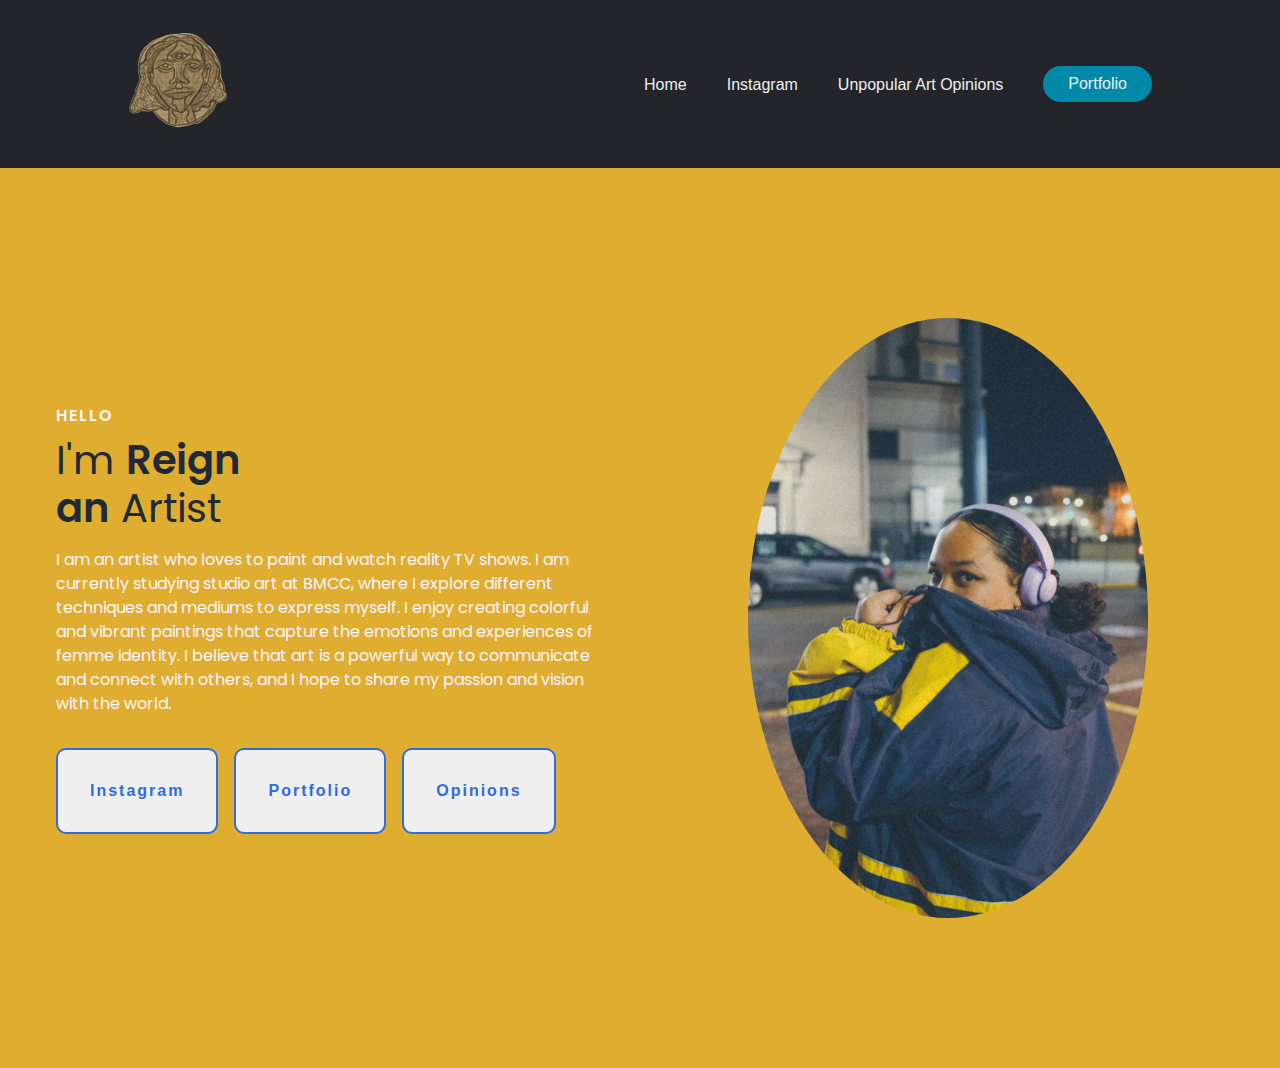
==== index.html @ 11d27157 "Initial commit" ====
<!DOCTYPE html>
<html lang="en">

<head>
  <meta charset="UTF-8">
  <meta http-equiv="X-UA-Compatible" content="IE=edge">
  <meta name="viewport" content="width=device-width, initial-scale=1.0">
  <title>JIBARABINCH</title>
  <link href="style.css" rel="stylesheet" type="text/css" />
  <link rel="icon" type="image/png" href="images/Profile Medallion (favicon).png">
</head>

<body class="home-background">

  <!-- Navbar -->
  <header>
    <a class="logo" href="/"><img src="images/Profile Medallion (Heading Icon).png" alt="JIBARABINCH"></a>
    <nav>
      <ul class="nav__links">
        <li><a href="index.html">Home</a></li>
        <li><a href="instagram.html">Instagram</a></li>
        <li><a href="uao.html">Unpopular Art Opinions</a></li>
      </ul>
    </nav>
    <a class="cta" href="portfolio.html">Portfolio</a>
    <p class="menu cta">Menu</p>
  </header>
  <div id="mobile__menu" class="overlay">
    <a class="close">&times;</a>
    <div class="overlay__content">
      <a href="index.html">Home</a>
      <a href="instagram.html">Instagram</a>
      <a href="uao.html">Unpopular Art Opinions</a>
      <a href="portfolio.html">Portfolio</a>
    </div>
    </div>
  </div>
  <!-- End Navbar -->

  <!-- Main page section -->
  <section class="section">
    <div class="section__container">
      <div class="content">
        <p class="subtitle">HELLO</p>
        <h1 class="title">
          I'm <span>Reign<br />an</span> Artist
        </h1>
        <p class="description">
          I am an artist who loves to paint and watch reality TV shows. I am currently studying studio art at BMCC,
          where I explore different techniques and mediums to express myself. I enjoy creating colorful and vibrant
          paintings that capture the emotions and experiences of femme identity. I believe that art is a powerful way to
          communicate and connect with others, and I hope to share my passion and vision with the world.
        </p>
        <div class="action__btns">
          <a href="instagram.html" class="instagram"><button>Instagram</button></a>
          <a href="portfolio.html" class="portfolio"><button>Portfolio</button></a>
          <a href="uao.html" class="uao"><button>Opinions</button></a>
        </div>
      </div>
      <div class="image">
        <img src="images/reign nj by space_between26.jpeg" alt="profile" />
      </div>
    </div>
  </section>
  <!-- End Main page section -->

  <script type="text/javascript" src="reign.js"></script>
</body>

</html>
---- style.css ----
@import url("https://fonts.googleapis.com/css2?family=Poppins:wght@400;600;700&display=swap");

:root {
  --primary-color: #306BDF;
  --primary-color-dark: #1F4A9F;
  --secondary-color: #ca8a04;
  --text-dark: #1f2937;
  --text-light: #6b7280;
  --extra-light: #faf5ff;
  --max-width: 1200px;
}

* {
  padding: 0;
  margin: 0;
  box-sizing: border-box;
}

a {
  text-decoration: none;
}

body {
  font-family: "Poppins", sans-serif;
}

/* Nav */

header {
  display: flex;
  justify-content: flex-end;
  align-items: center;
  padding: 30px 10%;
  background-color: #24252a;
}

.logo {
  margin-right: auto;
}

.nav__links {
  list-style: none;
  display: flex;
}

.nav__links a,
.cta,
.overlay__content a {
  font-family: "Montserrat", sans-serif;
  font-weight: 500;
  color: #edf0f1;
  text-decoration: none;
}

.nav__links li {
  padding: 0px 20px;
}

.nav__links li a {
  transition: all 0.3s ease 0s;
}

.nav__links li a:hover {
  color: #0088a9;
}

.cta {
  margin-left: 20px;
  padding: 9px 25px;
  background-color: rgba(0, 136, 169, 1);
  border: none;
  border-radius: 50px;
  cursor: pointer;
  transition: all 0.3s ease 0s;
}

.cta:hover {
  background-color: rgba(0, 136, 169, 0.8);
}

/* Mobile Nav */

.menu {
  display: none;
}

.overlay {
  height: 100%;
  width: 0;
  position: fixed;
  z-index: 1;
  left: 0;
  top: 0;
  background-color: #24252a;
  overflow-x: hidden;
  transition: all 0.5s ease 0s;
}

.overlay--active {
  width: 100%;
}

.overlay__content {
  display: flex;
  height: 100%;
  flex-direction: column;
  align-items: center;
  justify-content: center;
}

.overlay a {
  padding: 15px;
  font-size: 36px;
  display: block;
  transition: all 0.3s ease 0s;
}

.overlay a:hover,
.overlay a:focus {
  color: #0088a9;
}

.overlay .close {
  position: absolute;
  top: 20px;
  right: 45px;
  font-size: 60px;
  color: #edf0f1;
  cursor: pointer;
}

@media screen and (max-height: 450px) {
  .overlay a {
    font-size: 20px;
  }

  .overlay .close {
    font-size: 40px;
    top: 15px;
    right: 35px;
  }
}

@media only screen and (max-width: 800px) {

  .nav__links,
  .cta {
    display: none;
  }

  .menu {
    display: initial;
  }

  .overlay__content {
    text-align: center;
  }
}

/* Homepage section */

.home-background {
  background-color: #DFAD30;
}

.section__container {
  min-height: 100vh;
  max-width: var(--max-width);
  margin: auto;
  padding: 1rem;
  display: grid;
  grid-template-columns: repeat(2, 1fr);
  gap: 4rem;
}

.content {
  display: flex;
  flex-direction: column;
  justify-content: center;
}

.subtitle {
  letter-spacing: 2px;
  color: var(--extra-light);
  font-weight: 600;
  margin-bottom: 0.5rem;
}

.title {
  font-size: 2.5rem;
  font-weight: 400;
  line-height: 3rem;
  color: var(--text-dark);
  margin-bottom: 1rem;
}

.title span {
  font-weight: 600;
}

.description {
  line-height: 1.5rem;
  color: var(--extra-light);
  margin-bottom: 2rem;
}

.action__btns {
  display: flex;
  gap: 1rem;
}

.action__btns button {
  font-size: 1rem;
  font-weight: 600;
  letter-spacing: 2px;
  padding: 2rem 2rem;
  outline: none;
  border: 2px solid var(--primary-color);
  border-radius: 10px;
  transition: 0.3s;
  cursor: pointer;
  color: var(--primary-color);
}

.action__btns button:hover {
  background-color: var(--primary-color-dark);
  color: #ffffff;
}

@media (max-width: 573px) {
  .action__btns {
    flex-direction: column;
  }

}

.image {
  display: grid;
  place-items: center;
}

.image img {
  width: min(25rem, 90%);
  border-radius: 100%;
}

@media (width < 750px) {
  nav .checkbox {
    display: block;
  }

  .section__container {
    padding: 10rem 1rem 5rem 1rem;
    text-align: center;
    grid-template-columns: repeat(1, 1fr);
  }

  .image {
    grid-area: 1/1/2/2;
  }

  .action__btns {
    margin: auto;
  }
}

/* Socials Page */
.sk-instagram-feed {
  padding: 2rem 0rem 0rem 0rem;
}

.sk-instagram-body {
  background-color: #CB7C48;
}

/* Portfolio */

.portfolio-body {
  background-color: #932f2f;
}

.gallery-container {
  width: 70%;
  margin: 2rem auto;
}

.gallery {
  display: flex;
  flex-wrap: wrap;
  justify-content: space-between;
  gap: 1.5rem;
}

.gallery__img {
  width: 100%;
  height: auto;
  object-fit: cover;
}

/* Two images per row */
@media (min-width: 481px) {
  .gallery__item {
    flex-basis: calc(50% - 1.5rem);
  }
}

/* Stack images in one column on smaller screens */
@media (max-width: 480px) {
  .gallery__item {
    flex-basis: 100%;
  }
}



/* Statuses */
.uao__body {
  background-color: #1fad64;
}

.statuses {
  position: relative;
  max-width: 1200px;
  margin: auto;
  padding-top: 5rem;
}

.statuses__container {
  padding: 10px 50px;
  position: relative;
  width: 50%;
}

.statuses__textbox {
  padding: 20px 30px;
  background: #fff;
  position: relative;
  border-radius: 6px;
  font-size: 15px;
}

.status_left {
  left: 0;
}

.status_right {
  left: 50%;
}

.statuses__container img {
  position: absolute;
  width: 40px;
  border-radius: 50px;
  right: -20px;
  top: 50px;
  z-index: 0;
}

.status_right img {
  left: -20px;
}

.statuses::after {
  content: '';
  position: absolute;
  width: 6px;
  height: 100%;
  background: #fff;
  top: 0;
  left: 50%;
  margin-left: -3px;
  z-index: -1;
}

.left-status-arrow {
  height: 0;
  width: 0;
  position: absolute;
  top: 28px;
  z-index: 0;
  border-top: 15px solid transparent;
  border-bottom: 15px solid transparent;
  border-left: 15px solid #fff;
  right: -15px;
}

.right-status-arrow {
  height: 0;
  width: 0;
  position: absolute;
  top: 28px;
  z-index: 0;
  border-top: 15px solid transparent;
  border-bottom: 15px solid transparent;
  border-right: 15px solid #fff;
  left: -15px;
}

@media screen and (max-width: 600px) {
  .statuses {
    margin: 50px auto;
  }

  .statuses::after {
    left: 31px;
  }

  .statuses__container {
    width: 100%;
    padding-left: 80px;
    padding-right: 25px;
  }

  .statuses__textbox {
    font-size: 13px;
  }

  .status_right {
    left: 0;
  }

  .status_right img,
  .status_left img {
    left: 10px;
  }

  .left-status-arrow,
  .right_status-arrow {
    border-right: 15px solid #fff;
    border-left: 0;
    left: -15px;
  }
}
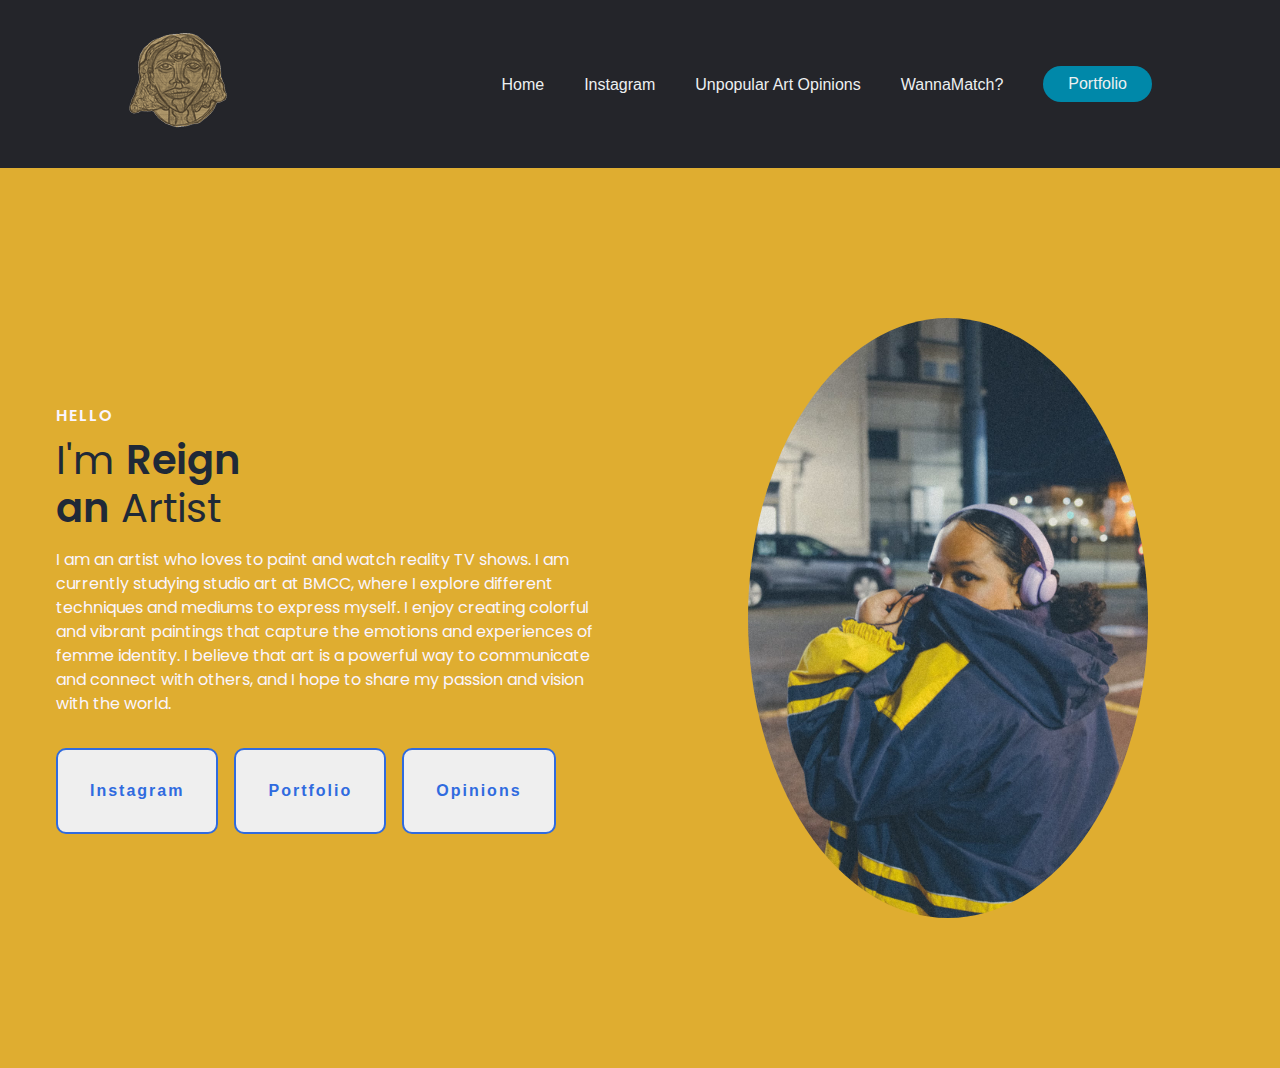
==== commit 1e2f01a9: "Added WannaMatch Link and fixed mobile navbar" ====
--- a/index.html
+++ b/index.html
@@ -14,12 +14,13 @@
 
   <!-- Navbar -->
   <header>
-    <a class="logo" href="/"><img src="images/Profile Medallion (Heading Icon).png" alt="JIBARABINCH"></a>
+    <a class="logo" href="index.html"><img src="images/Profile Medallion (Heading Icon).png" alt="JIBARABINCH"></a>
     <nav>
       <ul class="nav__links">
         <li><a href="index.html">Home</a></li>
         <li><a href="instagram.html">Instagram</a></li>
         <li><a href="uao.html">Unpopular Art Opinions</a></li>
+        <li><a href="https://reignstarr.github.io/WannaMatch/">WannaMatch?</a></li>
       </ul>
     </nav>
     <a class="cta" href="portfolio.html">Portfolio</a>
@@ -31,9 +32,10 @@
       <a href="index.html">Home</a>
       <a href="instagram.html">Instagram</a>
       <a href="uao.html">Unpopular Art Opinions</a>
+      <a href="https://reignstarr.github.io/WannaMatch/">WannaMatch?</a>
       <a href="portfolio.html">Portfolio</a>
     </div>
-    </div>
+  </div>
   </div>
   <!-- End Navbar -->
 
--- a/style.css
+++ b/style.css
@@ -141,7 +141,7 @@
   }
 }
 
-@media only screen and (max-width: 800px) {
+@media only screen and (max-width: 1000px) {
 
   .nav__links,
   .cta {
